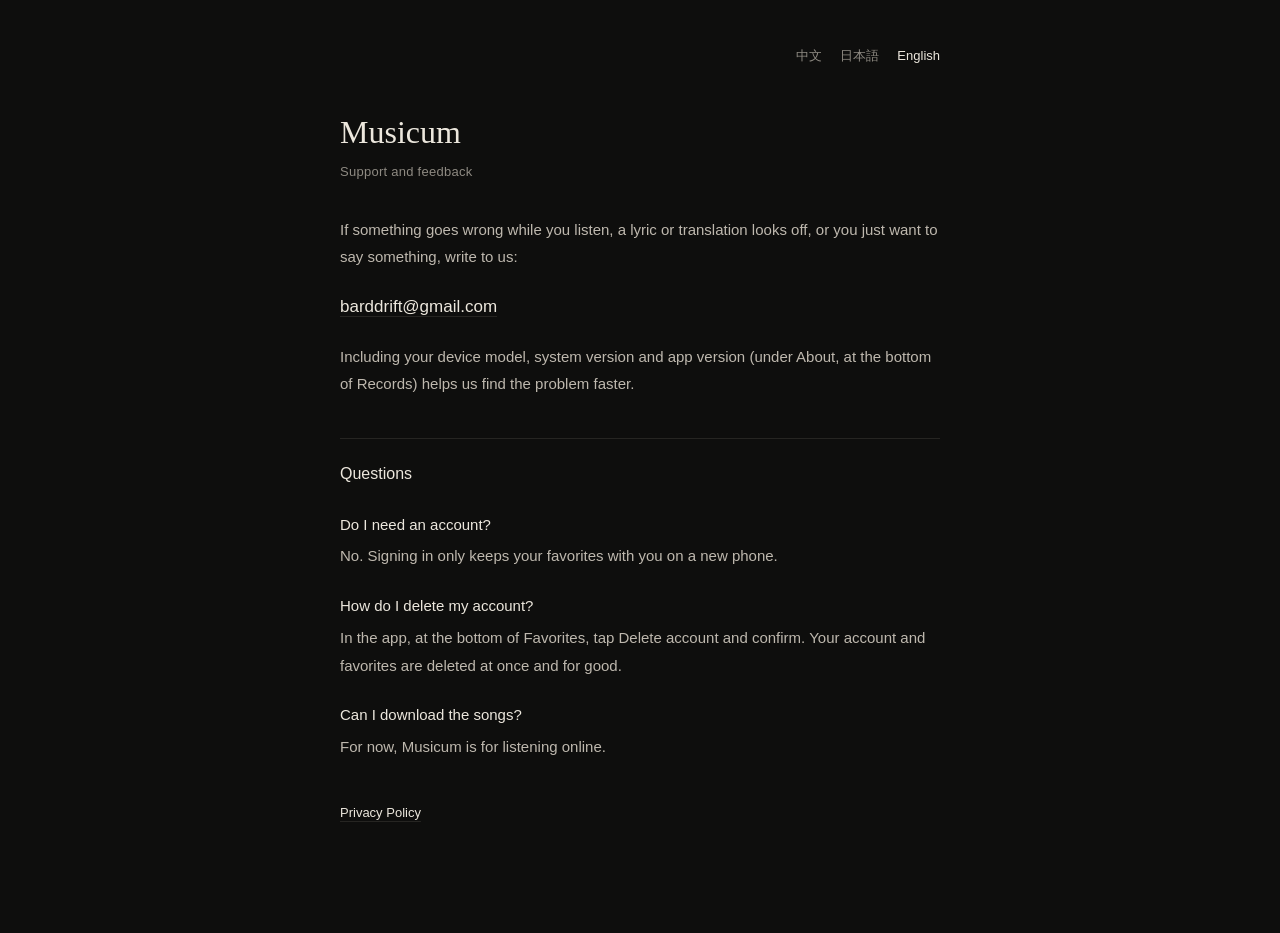
==== support/index.html @ ab599e9a "Musicum privacy policy and support pages" ====
<!doctype html>
<html lang="zh-CN">
<head>
<meta charset="utf-8">
<meta name="viewport" content="width=device-width, initial-scale=1">
<title>Musicum · 支持 Support</title>
<link rel="stylesheet" href="../legal.css">
</head>
<body>
<main>
  <nav class="langs" aria-label="Language">
    <button data-lang="zh">中文</button><button data-lang="ja">日本語</button><button data-lang="en">English</button>
  </nav>

  <article lang="zh-CN" data-lang="zh">
    <h1>Musicum</h1>
    <p class="meta">支持与反馈</p>
    <p>听歌时遇到问题、发现歌词或译文有误，或者只是想说点什么，都欢迎写信给我们：</p>
    <p class="contact"><a class="mail" href="mailto:barddrift@gmail.com">barddrift@gmail.com</a></p>
    <p>写信时附上设备型号、系统版本和 App 版本号（在「唱片」页底部的「关于」里），能帮我们更快找到问题。</p>

    <h2>常见问题</h2>
    <h3>一定要登录吗？</h3>
    <p>不用。登录只是为了让收藏跟着你换设备。</p>
    <h3>怎么注销账号？</h3>
    <p>App 里「收藏」页最底下，点「注销账号」并确认。账号和收藏会立即永久删除。</p>
    <h3>可以下载歌曲吗？</h3>
    <p>暂时只能在线收听。</p>
    <p class="links"><a href="../privacy/">隐私政策</a></p>
  </article>

  <article lang="ja" data-lang="ja">
    <h1>Musicum</h1>
    <p class="meta">サポートとご意見</p>
    <p>再生中の不具合、歌詞や訳の誤り、そのほか何でも、お気軽にご連絡ください。</p>
    <p class="contact"><a class="mail" href="mailto:barddrift@gmail.com">barddrift@gmail.com</a></p>
    <p>端末の機種、OS のバージョン、アプリのバージョン（「レコード」の一番下の「Musicum について」）を添えていただけると、早く原因を見つけられます。</p>

    <h2>よくある質問</h2>
    <h3>ログインは必要ですか？</h3>
    <p>いいえ。ログインは、お気に入りを機種変更後も残すためだけのものです。</p>
    <h3>アカウントを削除するには？</h3>
    <p>アプリの「お気に入り」の一番下で「アカウントを削除」を押して確認してください。アカウントとお気に入りは直ちに完全に削除されます。</p>
    <h3>曲をダウンロードできますか？</h3>
    <p>いまはオンライン再生のみです。</p>
    <p class="links"><a href="../privacy/">プライバシーポリシー</a></p>
  </article>

  <article lang="en" data-lang="en">
    <h1>Musicum</h1>
    <p class="meta">Support and feedback</p>
    <p>If something goes wrong while you listen, a lyric or translation looks off, or you just want to say something, write to us:</p>
    <p class="contact"><a class="mail" href="mailto:barddrift@gmail.com">barddrift@gmail.com</a></p>
    <p>Including your device model, system version and app version (under About, at the bottom of Records) helps us find the problem faster.</p>

    <h2>Questions</h2>
    <h3>Do I need an account?</h3>
    <p>No. Signing in only keeps your favorites with you on a new phone.</p>
    <h3>How do I delete my account?</h3>
    <p>In the app, at the bottom of Favorites, tap Delete account and confirm. Your account and favorites are deleted at once and for good.</p>
    <h3>Can I download the songs?</h3>
    <p>For now, Musicum is for listening online.</p>
    <p class="links"><a href="../privacy/">Privacy Policy</a></p>
  </article>
</main>
<script src="../legal.js"></script>
</body>
</html>
---- legal.css ----
/* Musicum's privacy and support pages: the site's night palette, nothing more. */
:root {
  --ink: #0e0e0d;
  --line: #262522;
  --paper: #ece7dd;
  --paper-old: #beb8ae;
  --mute: #8e8a82;
  --lamp: #e9b65c;
  color-scheme: dark;
}
* { box-sizing: border-box; }
html { -webkit-text-size-adjust: 100%; }
body {
  margin: 0;
  background: var(--ink);
  color: var(--paper-old);
  font: 15px/1.85 -apple-system, BlinkMacSystemFont, "PingFang SC", "Hiragino Sans", "Helvetica Neue", sans-serif;
}
main { max-width: 640px; margin: 0 auto; padding: 40px 20px 96px; }
.langs { display: flex; gap: 18px; justify-content: flex-end; margin-bottom: 40px; }
.langs button {
  background: none; border: 0; padding: 4px 0; cursor: pointer;
  font: inherit; font-size: 13px; color: var(--mute);
}
.langs button[aria-pressed="true"] { color: var(--paper); }
article { display: none; }
article.on { display: block; }
h1 {
  margin: 0; color: var(--paper); font-weight: 400; font-size: 32px; line-height: 1.3;
  font-family: "Songti SC", "Hiragino Mincho ProN", Georgia, serif;
}
.meta { margin: 6px 0 32px; color: var(--mute); font-size: 13px; letter-spacing: 0.02em; }
h2 {
  margin: 40px 0 10px; padding-top: 20px; border-top: 0.5px solid var(--line);
  color: var(--paper); font-weight: 400; font-size: 16px;
}
h3 { margin: 22px 0 4px; color: var(--paper); font-weight: 400; font-size: 15px; }
p, ul { margin: 0 0 12px; }
ul { padding-left: 1.2em; }
li { margin-bottom: 8px; }
b { color: var(--paper); font-weight: 500; }
a { color: var(--paper); text-decoration-color: var(--line); text-underline-offset: 4px; }
a:hover { text-decoration-color: var(--lamp); }
.contact { margin: 20px 0; font-size: 17px; }
.links { margin-top: 40px; font-size: 13px; }
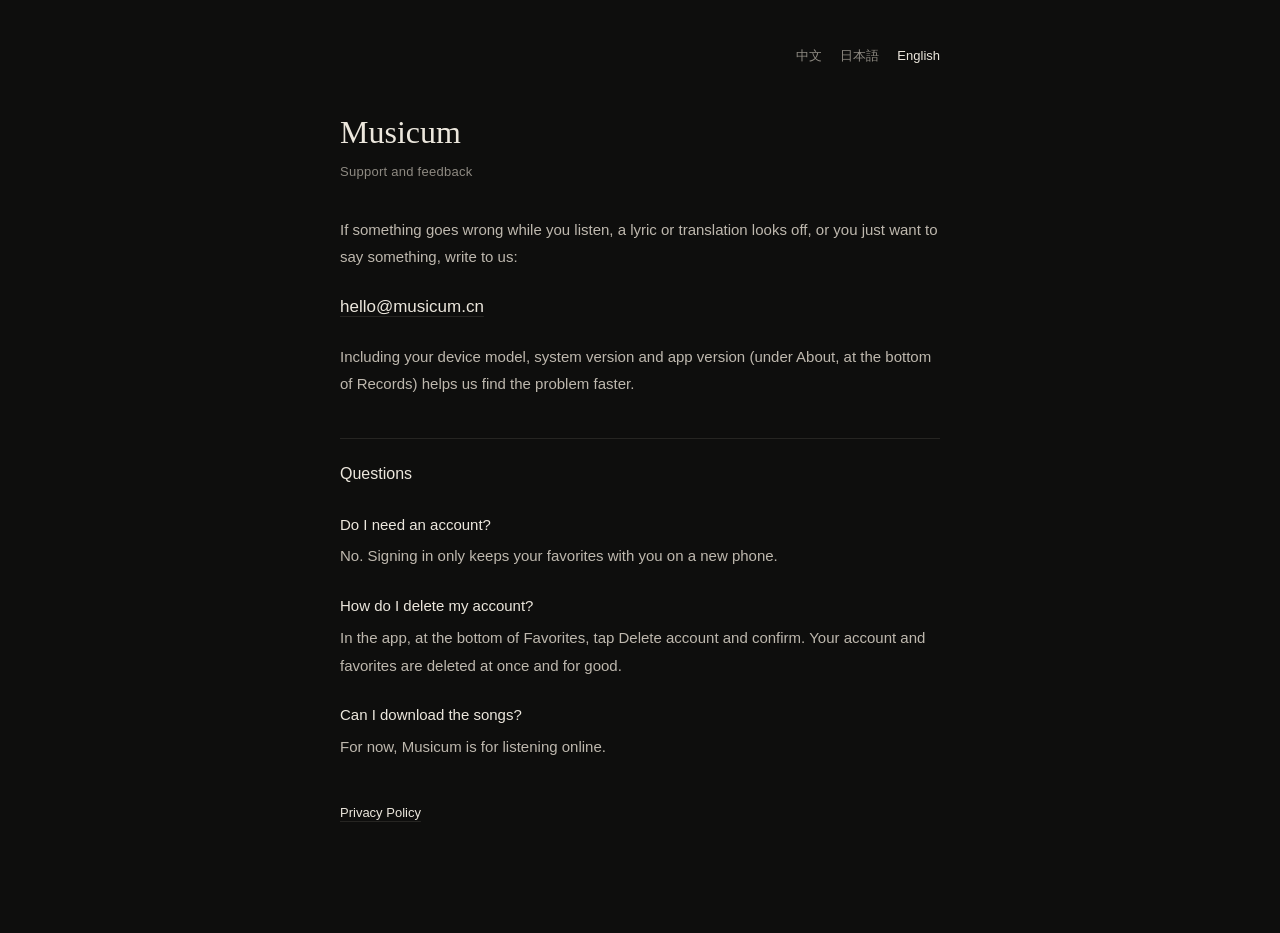
==== commit dc4fc2e5: "Contact email: hello@musicum.cn Co-Authored-By: Claude Opus 5.5 <noreply@anthropic.com>" ====
--- a/support/index.html
+++ b/support/index.html
@@ -16,7 +16,7 @@
     <h1>Musicum</h1>
     <p class="meta">支持与反馈</p>
     <p>听歌时遇到问题、发现歌词或译文有误，或者只是想说点什么，都欢迎写信给我们：</p>
-    <p class="contact"><a class="mail" href="mailto:barddrift@gmail.com">barddrift@gmail.com</a></p>
+    <p class="contact"><a class="mail" href="mailto:hello@musicum.cn">hello@musicum.cn</a></p>
     <p>写信时附上设备型号、系统版本和 App 版本号（在「唱片」页底部的「关于」里），能帮我们更快找到问题。</p>
 
     <h2>常见问题</h2>
@@ -33,7 +33,7 @@
     <h1>Musicum</h1>
     <p class="meta">サポートとご意見</p>
     <p>再生中の不具合、歌詞や訳の誤り、そのほか何でも、お気軽にご連絡ください。</p>
-    <p class="contact"><a class="mail" href="mailto:barddrift@gmail.com">barddrift@gmail.com</a></p>
+    <p class="contact"><a class="mail" href="mailto:hello@musicum.cn">hello@musicum.cn</a></p>
     <p>端末の機種、OS のバージョン、アプリのバージョン（「レコード」の一番下の「Musicum について」）を添えていただけると、早く原因を見つけられます。</p>
 
     <h2>よくある質問</h2>
@@ -50,7 +50,7 @@
     <h1>Musicum</h1>
     <p class="meta">Support and feedback</p>
     <p>If something goes wrong while you listen, a lyric or translation looks off, or you just want to say something, write to us:</p>
-    <p class="contact"><a class="mail" href="mailto:barddrift@gmail.com">barddrift@gmail.com</a></p>
+    <p class="contact"><a class="mail" href="mailto:hello@musicum.cn">hello@musicum.cn</a></p>
     <p>Including your device model, system version and app version (under About, at the bottom of Records) helps us find the problem faster.</p>
 
     <h2>Questions</h2>
